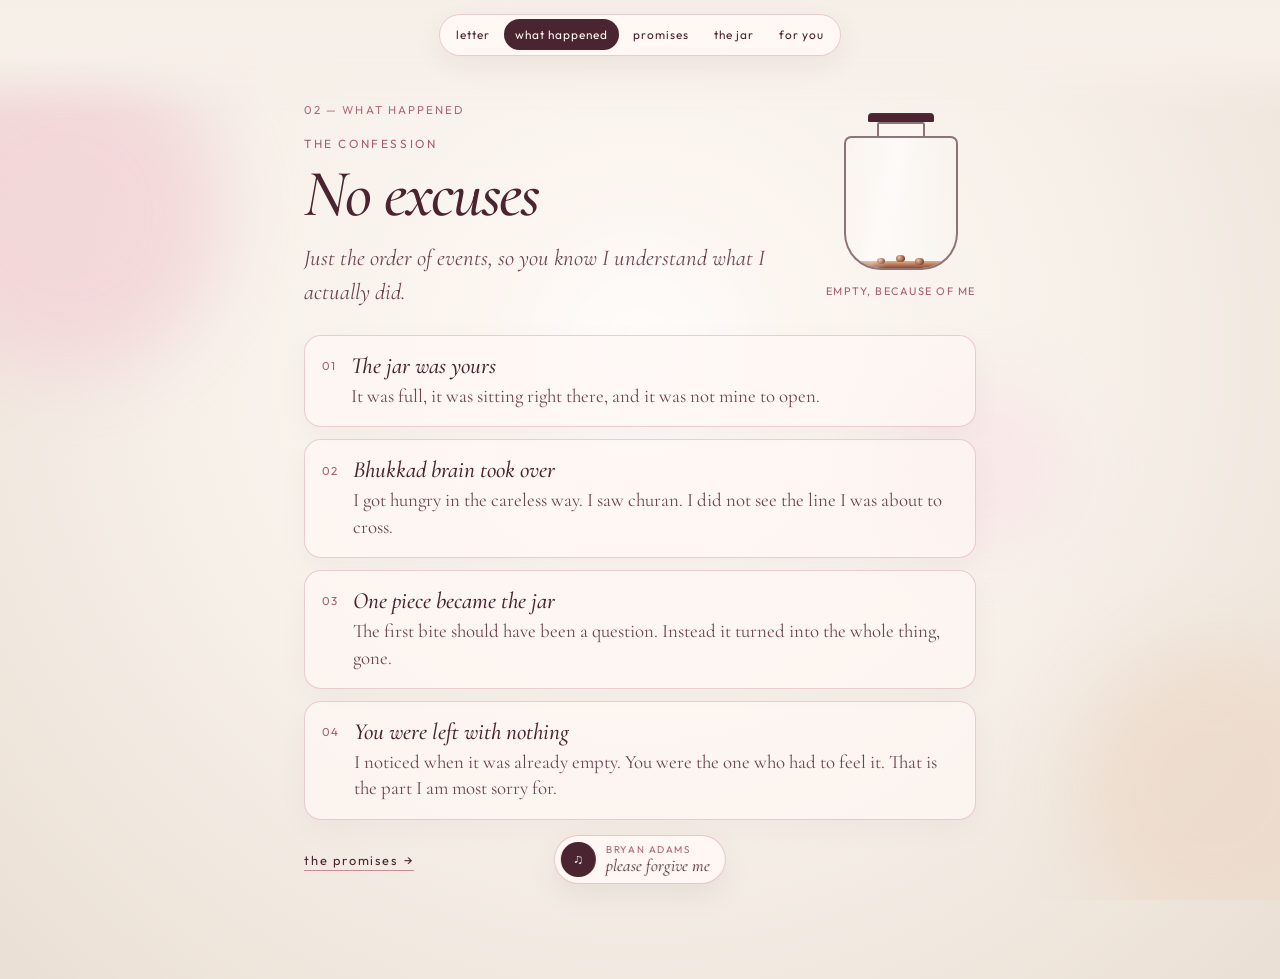
==== confession.html @ bb8eed81 "Publish the apology site so it can be shared. Co-authored-by: Cursor <cursoragent@cursor.com>" ====
<!DOCTYPE html>
<html lang="en">
<head>
  <meta charset="UTF-8">
  <meta name="viewport" content="width=device-width, initial-scale=1">
  <title>What happened — I'm so sorry Rajvi</title>
  <link rel="preconnect" href="https://fonts.googleapis.com">
  <link rel="preconnect" href="https://fonts.gstatic.com" crossorigin>
  <link href="https://fonts.googleapis.com/css2?family=Cormorant+Garamond:ital,wght@0,500;0,600;1,500;1,600&family=Outfit:wght@300;400;500&display=swap" rel="stylesheet">
  <link rel="stylesheet" href="styles.css">
</head>
<body>
  <div class="atmosphere" aria-hidden="true">
    <span class="orb orb-a"></span>
    <span class="orb orb-b"></span>
    <span class="orb orb-c"></span>
    <div class="petals" id="petals"></div>
  </div>

  <header class="site-header">
    <nav class="site-nav" aria-label="Pages">
      <a href="index.html">letter</a>
      <a href="confession.html" aria-current="page">what happened</a>
      <a href="promises.html">promises</a>
      <a href="refill.html">the jar</a>
      <a href="for-you.html">for you</a>
    </nav>
  </header>

  <main class="page">
    <div class="confession-top">
      <div class="center-head" style="text-align: inherit">
        <p class="folio">02 — what happened</p>
        <p class="kicker">the confession</p>
        <h1>No excuses</h1>
        <p class="lede">Just the order of events, so you know I understand what I actually did.</p>
      </div>
      <div class="jar-layout">
        <div class="jar mini" aria-hidden="true">
          <div class="jar-lid"></div>
          <div class="jar-neck"></div>
          <div class="jar-body">
            <div class="jar-fill drain"></div>
            <div class="jar-pieces">
              <span class="bit static" style="left: 28%; bottom: 3%"></span>
              <span class="bit static" style="left: 46%; bottom: 5%"></span>
              <span class="bit static" style="left: 63%; bottom: 2.5%"></span>
            </div>
            <div class="jar-shine"></div>
          </div>
        </div>
        <p class="jar-caption">empty, because of me</p>
      </div>
    </div>

    <ol class="story">
      <li style="--i: 0">
        <span class="num">01</span>
        <div>
          <h2>The jar was yours</h2>
          <p>It was full, it was sitting right there, and it was not mine to open.</p>
        </div>
      </li>
      <li style="--i: 1">
        <span class="num">02</span>
        <div>
          <h2>Bhukkad brain took over</h2>
          <p>I got hungry in the careless way. I saw churan. I did not see the line I was about to cross.</p>
        </div>
      </li>
      <li style="--i: 2">
        <span class="num">03</span>
        <div>
          <h2>One piece became the jar</h2>
          <p>The first bite should have been a question. Instead it turned into the whole thing, gone.</p>
        </div>
      </li>
      <li style="--i: 3">
        <span class="num">04</span>
        <div>
          <h2>You were left with nothing</h2>
          <p>I noticed when it was already empty. You were the one who had to feel it. That is the part I am most sorry for.</p>
        </div>
      </li>
    </ol>

    <a class="next" href="promises.html">the promises <span aria-hidden="true">→</span></a>
  </main>
  <script src="script.js"></script>
</body>
</html>
---- styles.css ----
:root {
  --ink: #4a2430;
  --ink-soft: #6d4552;
  --blush: #c98996;
  --blush-deep: #a85d6e;
  --rose: #f0d4d8;
  --seal: #8f4456;
  --paper: #f7f1ea;
  --cream: #fff8f4;
  --amber: #b86a45;
  --mx: 50%;
  --my: 38%;
  --sans: "Outfit", "Segoe UI", sans-serif;
  --serif: "Cormorant Garamond", "Iowan Old Style", "Palatino Linotype", Palatino, Georgia, serif;
  --heart: url("[data-uri]") 32 56, auto;
}

* {
  box-sizing: border-box;
  margin: 0;
  padding: 0;
  cursor: var(--heart);
}

html,
body {
  min-height: 100%;
}

body {
  color: var(--ink);
  font-family: var(--serif);
  background:
    radial-gradient(ellipse at 50% 36%, #fff8f4 0%, var(--paper) 48%, #eadfd4 100%);
}

body::before {
  content: "";
  position: fixed;
  inset: 0;
  pointer-events: none;
  z-index: 1;
  background: radial-gradient(
    380px circle at var(--mx) var(--my),
    rgba(255, 255, 255, 0.55),
    transparent 46%
  );
  transition: background 0.2s linear;
}

::selection {
  background: #e7b7c0;
  color: var(--ink);
}

button,
a {
  -webkit-tap-highlight-color: transparent;
}

button {
  font: inherit;
  color: inherit;
  background: none;
  border: none;
}

:focus-visible {
  outline: 2px solid var(--blush-deep);
  outline-offset: 3px;
}

.atmosphere {
  position: fixed;
  inset: 0;
  pointer-events: none;
  z-index: 0;
  overflow: hidden;
}

.orb {
  position: absolute;
  border-radius: 50%;
  filter: blur(36px);
  opacity: 0.7;
  animation: float 18s ease-in-out infinite;
}

.orb-a {
  width: 20rem;
  height: 20rem;
  background: #f3d0d6;
  top: 6%;
  left: -6rem;
}

.orb-b {
  width: 18rem;
  height: 18rem;
  background: #edd9c8;
  right: -5rem;
  bottom: -2rem;
  animation-delay: -7s;
}

.orb-c {
  width: 11rem;
  height: 11rem;
  background: #f8e4e7;
  top: 42%;
  right: 16%;
  animation-delay: -3s;
}

.petals {
  position: absolute;
  inset: 0;
}

.petal {
  position: absolute;
  top: -12%;
  width: 8px;
  height: 12px;
  border-radius: 80% 12% 80% 12%;
  background: linear-gradient(#f3c9cf, #c98996);
  animation: fall linear infinite;
}

.site-header {
  position: fixed;
  top: 0;
  left: 0;
  right: 0;
  z-index: 5;
  display: flex;
  justify-content: center;
  padding: 0.85rem 0.75rem 0;
  pointer-events: none;
}

.site-header::before {
  content: "";
  position: absolute;
  left: 0;
  right: 0;
  top: 0;
  height: 7.25rem;
  background: linear-gradient(to bottom, #f6efe8 0%, rgba(246, 239, 232, 0.97) 48%, rgba(246, 239, 232, 0) 100%);
}

.site-nav {
  pointer-events: auto;
  display: flex;
  gap: 0.15rem;
  max-width: calc(100% - 0.5rem);
  overflow-x: auto;
  scrollbar-width: none;
  padding: 0.3rem;
  background: rgba(255, 248, 244, 0.94);
  border: 1px solid rgba(201, 137, 150, 0.4);
  border-radius: 999px;
  box-shadow: 0 10px 30px rgba(74, 36, 48, 0.06);
  backdrop-filter: blur(12px);
}

.site-nav::-webkit-scrollbar {
  display: none;
}

.site-nav a {
  flex: 0 0 auto;
  color: var(--ink);
  text-decoration: none;
  font-family: var(--sans);
  font-size: 0.74rem;
  font-weight: 400;
  letter-spacing: 0.08em;
  text-transform: lowercase;
  padding: 0.48rem 0.72rem;
  border-radius: 999px;
  transition: background 0.25s ease, color 0.25s ease, transform 0.25s ease;
}

.site-nav a:hover {
  background: rgba(201, 137, 150, 0.16);
}

.site-nav a[aria-current="page"] {
  background: var(--ink);
  color: var(--cream);
}

.page {
  position: relative;
  z-index: 2;
  width: min(42rem, calc(100% - 2rem));
  margin: 0 auto;
  padding: 6.4rem 0 6.75rem;
  animation: rise 0.75s ease both;
}

.folio,
.kicker,
.status,
.site-nav,
.next,
.text-btn,
.seal,
.jar-caption,
.stage-kicker,
.promise-label {
  font-family: var(--sans);
}

.folio {
  font-size: 0.72rem;
  letter-spacing: 0.18em;
  text-transform: uppercase;
  color: var(--blush-deep);
  margin-bottom: 1.15rem;
}

.kicker {
  font-size: 0.74rem;
  letter-spacing: 0.22em;
  text-transform: uppercase;
  color: var(--blush-deep);
  margin-bottom: 0.75rem;
}

.center,
.center-head {
  text-align: center;
}

h1 {
  font-size: clamp(2.5rem, 7vw, 4.15rem);
  font-weight: 500;
  font-style: italic;
  letter-spacing: -0.03em;
  line-height: 0.95;
}

.rule {
  width: 3.25rem;
  height: 1px;
  margin: 1.25rem auto 1.45rem;
  background: var(--blush);
  transform-origin: center;
  animation: grow 0.9s ease 0.15s both;
}

.letter {
  font-size: clamp(1.2rem, 2.6vw, 1.45rem);
  font-style: italic;
  line-height: 1.55;
}

.letter + .letter {
  margin-top: 1rem;
}

.lede {
  margin: 0.95rem auto 0;
  max-width: 36rem;
  font-size: clamp(1.18rem, 2.5vw, 1.42rem);
  font-style: italic;
  line-height: 1.5;
  color: var(--ink-soft);
}

.wobble {
  display: inline-block;
}

.wobble:hover {
  animation: wobble 0.5s ease;
}

.sign {
  display: block;
  width: fit-content;
  margin: 1.7rem auto 0;
  font-size: clamp(1.05rem, 2.2vw, 1.25rem);
  letter-spacing: 0.16em;
  transition: color 0.25s ease, transform 0.25s ease;
}

.sign:hover {
  color: var(--blush-deep);
  transform: translateY(-1px);
}

.sign.pulse {
  animation: stamp 0.4s ease;
}

.sign-note,
.ps {
  margin-top: 0.75rem;
  font-style: italic;
  font-size: 1.18rem;
  line-height: 1.45;
}

.text-btn {
  display: block;
  width: fit-content;
  margin: 1.35rem auto 0;
  font-size: 0.72rem;
  letter-spacing: 0.16em;
  text-transform: uppercase;
  color: var(--blush-deep);
  border-bottom: 1px solid transparent;
  padding-bottom: 0.12rem;
  transition: border-color 0.25s ease, letter-spacing 0.25s ease;
}

.text-btn:hover {
  border-bottom-color: var(--blush);
  letter-spacing: 0.2em;
}

.stagger > * {
  animation: rise 0.8s ease both;
}

.stagger > *:nth-child(1) { animation-delay: 0.04s; }
.stagger > *:nth-child(2) { animation-delay: 0.12s; }
.stagger > *:nth-child(3) { animation-delay: 0.2s; }
.stagger > *:nth-child(4) { animation-delay: 0.28s; }
.stagger > *:nth-child(5) { animation-delay: 0.36s; }
.stagger > *:nth-child(6) { animation-delay: 0.44s; }
.stagger > *:nth-child(7) { animation-delay: 0.52s; }
.stagger > *:nth-child(8) { animation-delay: 0.6s; }

.confession-top {
  display: grid;
  grid-template-columns: 1fr auto;
  gap: 1.25rem 1.75rem;
  align-items: center;
}

.story {
  list-style: none;
  display: grid;
  gap: 0.75rem;
  margin-top: 1.6rem;
}

.story li {
  --i: 0;
  display: grid;
  grid-template-columns: auto 1fr;
  gap: 0.9rem;
  text-align: left;
  padding: 1rem 1.05rem 1.05rem;
  background: rgba(255, 248, 244, 0.66);
  border: 1px solid rgba(201, 137, 150, 0.38);
  border-radius: 1.05rem;
  box-shadow: 0 10px 30px rgba(74, 36, 48, 0.04);
  animation: rise 0.75s ease both;
  animation-delay: calc(var(--i) * 0.1s + 0.2s);
  transition: transform 0.25s ease, box-shadow 0.25s ease;
}

.story li:hover {
  transform: translateY(-3px);
  box-shadow: 0 16px 34px rgba(74, 36, 48, 0.08);
}

.num {
  font-family: var(--sans);
  font-size: 0.72rem;
  letter-spacing: 0.14em;
  color: var(--blush-deep);
  padding-top: 0.4rem;
}

.story h2 {
  font-size: 1.45rem;
  font-weight: 500;
  font-style: italic;
}

.story p {
  margin-top: 0.2rem;
  font-size: 1.18rem;
  line-height: 1.4;
  color: var(--ink-soft);
}

.status {
  margin-top: 1.15rem;
  font-size: 0.74rem;
  letter-spacing: 0.14em;
  text-transform: uppercase;
  color: var(--blush-deep);
}

.promise-list {
  display: grid;
  gap: 0.7rem;
  margin-top: 1.2rem;
}

.promise {
  --i: 0;
  width: 100%;
  display: grid;
  grid-template-columns: auto 1fr;
  gap: 0.9rem;
  align-items: center;
  text-align: left;
  padding: 0.9rem 1rem;
  background: rgba(255, 248, 244, 0.7);
  border: 1px solid rgba(201, 137, 150, 0.4);
  border-radius: 1.05rem;
  box-shadow: 0 10px 26px rgba(74, 36, 48, 0.04);
  animation: rise 0.7s ease both;
  animation-delay: calc(var(--i) * 0.08s + 0.18s);
  transition: transform 0.25s ease, background 0.25s ease, border-color 0.25s ease;
}

.promise:hover {
  transform: translateY(-3px);
}

.promise.sealed {
  background: rgba(255, 242, 245, 0.92);
  border-color: rgba(143, 68, 86, 0.45);
}

.seal {
  width: 3.1rem;
  height: 3.1rem;
  border-radius: 50%;
  display: grid;
  place-items: center;
  border: 1.5px dashed var(--blush-deep);
  font-size: 0.62rem;
  letter-spacing: 0.12em;
  text-transform: uppercase;
  color: var(--blush-deep);
}

.promise.sealed .seal {
  background: var(--seal);
  color: var(--cream);
  border-style: solid;
  animation: stamp 0.38s ease;
}

.promise-label {
  display: block;
  font-size: 0.68rem;
  letter-spacing: 0.14em;
  text-transform: uppercase;
  color: var(--blush-deep);
  margin-bottom: 0.15rem;
}

.promise-text {
  display: block;
  font-size: 1.22rem;
  font-style: italic;
  line-height: 1.35;
}

.banner {
  position: relative;
  overflow: hidden;
  margin-top: 1rem;
  padding: 1rem 1.15rem;
  border-radius: 1rem;
  background: var(--ink);
  color: var(--cream);
  font-style: italic;
  font-size: 1.25rem;
  line-height: 1.45;
}

.banner:not([hidden]) {
  animation: rise 0.6s ease both;
}

.jar-layout {
  display: grid;
  justify-items: center;
  gap: 0.35rem;
}

.jar {
  width: 9.2rem;
  margin-top: 1.3rem;
}

.jar.mini {
  width: 7.1rem;
  margin-top: 0;
  justify-self: center;
}

.jar-lid {
  width: 58%;
  height: 0.55rem;
  margin: 0 auto;
  background: var(--ink);
  border-radius: 0.25rem 0.25rem 0.08rem 0.08rem;
}

.jar-neck {
  width: 42%;
  height: 0.85rem;
  margin: 0 auto;
  border: 2px solid rgba(74, 36, 48, 0.62);
  border-bottom: none;
  border-radius: 0.15rem 0.15rem 0 0;
  background: rgba(255, 255, 255, 0.28);
}

.jar-body {
  position: relative;
  height: 11rem;
  border: 2px solid rgba(74, 36, 48, 0.62);
  border-radius: 0.45rem 0.45rem 2.3rem 2.3rem;
  background: linear-gradient(90deg, rgba(255, 255, 255, 0.18), rgba(255, 255, 255, 0.5) 42%, rgba(255, 255, 255, 0.12));
  overflow: hidden;
  transition: box-shadow 0.4s ease;
}

.jar.mini .jar-body {
  height: 8.4rem;
  animation: empty-shake 0.55s ease 2.9s both;
}

.jar.full .jar-body {
  box-shadow: 0 0 0 7px rgba(201, 137, 150, 0.22), 0 18px 40px rgba(168, 93, 110, 0.18);
}

.jar-fill {
  position: absolute;
  left: 0;
  right: 0;
  bottom: 0;
  z-index: 0;
  height: 0%;
  background: linear-gradient(#e0b08a, #a86848 70%, #8a4b32);
  transition: height 0.5s cubic-bezier(0.2, 0.8, 0.2, 1);
}

.jar-fill.drain {
  height: 84%;
  animation: drain 2.5s cubic-bezier(0.4, 0, 0.2, 1) 0.45s forwards;
}

.jar-pieces {
  position: absolute;
  inset: 0;
  z-index: 1;
}

.jar-shine {
  position: absolute;
  inset: 0;
  z-index: 2;
  background: linear-gradient(105deg, transparent 28%, rgba(255, 255, 255, 0.32) 40%, transparent 52%);
  pointer-events: none;
}

.bit {
  position: absolute;
  width: 0.72rem;
  height: 0.55rem;
  border-radius: 50%;
  background: radial-gradient(circle at 35% 35%, #e7c2a4, #8a4b32 70%);
  animation: drop 0.45s ease both;
}

.bit.static {
  animation: none;
  width: 0.55rem;
  height: 0.42rem;
}

.jar-caption {
  margin-top: 0.55rem;
  font-size: 0.68rem;
  letter-spacing: 0.14em;
  text-transform: uppercase;
  color: var(--blush-deep);
  text-align: center;
}

.tray-label {
  margin-top: 1.15rem;
  font-style: italic;
  font-size: 1.15rem;
}

.tray {
  display: grid;
  grid-template-columns: repeat(4, 2.55rem);
  justify-content: center;
  justify-items: center;
  gap: 0.85rem 0.9rem;
  margin-top: 0.85rem;
}

.churan {
  width: 2.55rem;
  height: 2.15rem;
  border-radius: 52% 48% 50% 46%;
  background: radial-gradient(circle at 32% 32%, #f0c7a6, #c47b55 46%, #7a4030 78%);
  box-shadow: inset -5px -4px 0 rgba(80, 32, 24, 0.22), 0 8px 14px rgba(74, 36, 48, 0.12);
  transition: transform 0.22s ease, opacity 0.3s ease;
}

.churan:nth-child(3n) {
  border-radius: 46% 54% 42% 58%;
  transform: rotate(-8deg);
}

.churan:nth-child(3n):hover:not(:disabled) {
  transform: translateY(-5px) rotate(-4deg) scale(1.05);
}

.churan:nth-child(3n + 2) {
  width: 2.2rem;
  height: 2.3rem;
}

.churan:hover:not(:disabled) {
  transform: translateY(-5px) scale(1.06);
}

.churan:active:not(:disabled) {
  transform: translateY(-1px) scale(0.96);
}

.churan:disabled {
  opacity: 0.28;
  box-shadow: none;
}

.stage {
  position: relative;
  width: min(100%, 30rem);
  min-height: 17rem;
  margin: 1.35rem auto 0;
  padding: 2.1rem 1.5rem;
  overflow: hidden;
  border-radius: 1.4rem;
  border: 1px solid rgba(201, 137, 150, 0.45);
  background:
    radial-gradient(circle at 50% 30%, rgba(255, 255, 255, 0.75), rgba(255, 248, 244, 0.45) 55%, rgba(240, 212, 216, 0.35));
  box-shadow: 0 18px 50px rgba(74, 36, 48, 0.07);
  display: grid;
  align-content: center;
  justify-items: center;
  gap: 0.75rem;
  transition: transform 0.28s ease, box-shadow 0.28s ease;
}

.stage:hover {
  transform: translateY(-4px);
  box-shadow: 0 24px 60px rgba(74, 36, 48, 0.11);
}

.stage:active {
  transform: translateY(-1px) scale(0.992);
}

.stage-kicker {
  font-size: 0.7rem;
  letter-spacing: 0.18em;
  text-transform: uppercase;
  color: var(--blush-deep);
}

.stage-line {
  font-size: clamp(1.65rem, 4.4vw, 2.25rem);
  font-style: italic;
  line-height: 1.25;
  max-width: 16ch;
}

.stage-line.swap {
  animation: rise 0.45s ease;
}

.float-heart {
  position: absolute;
  font-style: normal;
  color: var(--blush-deep);
  pointer-events: none;
  animation: heart 1.05s ease forwards;
}

.next {
  display: inline-flex;
  align-items: center;
  gap: 0.4rem;
  margin-top: 2rem;
  color: var(--ink);
  text-decoration: none;
  font-size: 0.8rem;
  letter-spacing: 0.14em;
  text-transform: lowercase;
  border-bottom: 1px solid var(--blush);
  padding-bottom: 0.15rem;
  transition: color 0.25s ease, letter-spacing 0.25s ease, border-color 0.25s ease;
}

.next:hover {
  color: var(--blush-deep);
  letter-spacing: 0.18em;
  border-bottom-color: var(--blush-deep);
}

.song {
  position: fixed;
  z-index: 6;
  left: 50%;
  bottom: 1rem;
  transform: translateX(-50%);
  display: flex;
  align-items: center;
  gap: 0.65rem;
  max-width: calc(100% - 1.5rem);
  padding: 0.4rem 0.95rem 0.4rem 0.4rem;
  background: rgba(255, 248, 244, 0.94);
  border: 1px solid rgba(201, 137, 150, 0.45);
  border-radius: 999px;
  box-shadow: 0 10px 30px rgba(74, 36, 48, 0.08);
  backdrop-filter: blur(12px);
}

.song-mark {
  width: 2.15rem;
  height: 2.15rem;
  border-radius: 50%;
  display: grid;
  place-items: center;
  flex: 0 0 auto;
  background: var(--ink);
  color: var(--cream);
  font-family: var(--sans);
  font-size: 0.85rem;
  font-style: normal;
}

.song.is-on .song-mark {
  background: var(--blush-deep);
  animation: song-pulse 2.4s ease-in-out infinite;
}

.song-kicker {
  display: block;
  font-family: var(--sans);
  font-size: 0.62rem;
  letter-spacing: 0.16em;
  text-transform: uppercase;
  color: var(--blush-deep);
  text-align: left;
}

.song-title {
  display: block;
  font-family: var(--serif);
  font-style: italic;
  font-size: 1.08rem;
  line-height: 1.1;
  text-align: left;
  white-space: nowrap;
}

.page.center .next,
.center-head + .next,
.jar-layout .next {
  margin-top: 2rem;
}

@keyframes rise {
  from {
    opacity: 0;
    transform: translateY(14px);
  }
  to {
    opacity: 1;
    transform: none;
  }
}

@keyframes leave {
  to {
    opacity: 0;
    transform: translateY(-10px);
  }
}

@keyframes grow {
  from { transform: scaleX(0); }
  to { transform: scaleX(1); }
}

@keyframes float {
  0%,
  100% { transform: translate3d(0, 0, 0); }
  50% { transform: translate3d(12px, -20px, 0); }
}

@keyframes fall {
  0% { transform: translate3d(0, -10vh, 0) rotate(0deg); }
  100% { transform: translate3d(var(--drift, 20px), 110vh, 0) rotate(240deg); }
}

@keyframes wobble {
  0%,
  100% { transform: rotate(0); }
  30% { transform: rotate(-3deg); }
  70% { transform: rotate(3deg); }
}

@keyframes stamp {
  0% { transform: scale(1.45); }
  55% { transform: scale(0.9); }
  100% { transform: scale(1); }
}

@keyframes drain {
  0% { height: 84%; }
  72% { height: 9%; }
  100% { height: 6%; }
}

@keyframes empty-shake {
  0%,
  100% { transform: rotate(0); }
  25% { transform: rotate(-2.5deg); }
  75% { transform: rotate(2.5deg); }
}

@keyframes drop {
  from {
    opacity: 0;
    transform: translateY(-70px) scale(0.6);
  }
  to {
    opacity: 1;
    transform: none;
  }
}

@keyframes heart {
  to {
    opacity: 0;
    transform: translateY(-86px) scale(1.35);
  }
}

@keyframes song-pulse {
  0%,
  100% { transform: scale(1); }
  50% { transform: scale(1.07); }
}

body.leaving .page {
  animation: leave 0.28s ease forwards;
}

@media (max-width: 720px) {
  .site-nav a {
    font-size: 0.68rem;
    letter-spacing: 0.05em;
    padding: 0.42rem 0.58rem;
  }

  .page {
    padding-top: 6rem;
  }

  .confession-top {
    grid-template-columns: 1fr;
    justify-items: center;
    text-align: center;
  }
}

@media (prefers-reduced-motion: reduce) {
  .orb,
  .petal,
  .page,
  .stagger > *,
  .story li,
  .promise,
  .jar-fill.drain,
  .jar.mini .jar-body,
  .rule,
  .stage-line.swap,
  .float-heart,
  .banner:not([hidden]),
  .song.is-on .song-mark {
    animation: none !important;
  }

  .jar-fill,
  .site-nav a,
  .promise,
  .story li,
  .stage,
  .churan,
  .next,
  .sign {
    transition: none !important;
  }

  body.leaving .page {
    animation: none !important;
  }
}
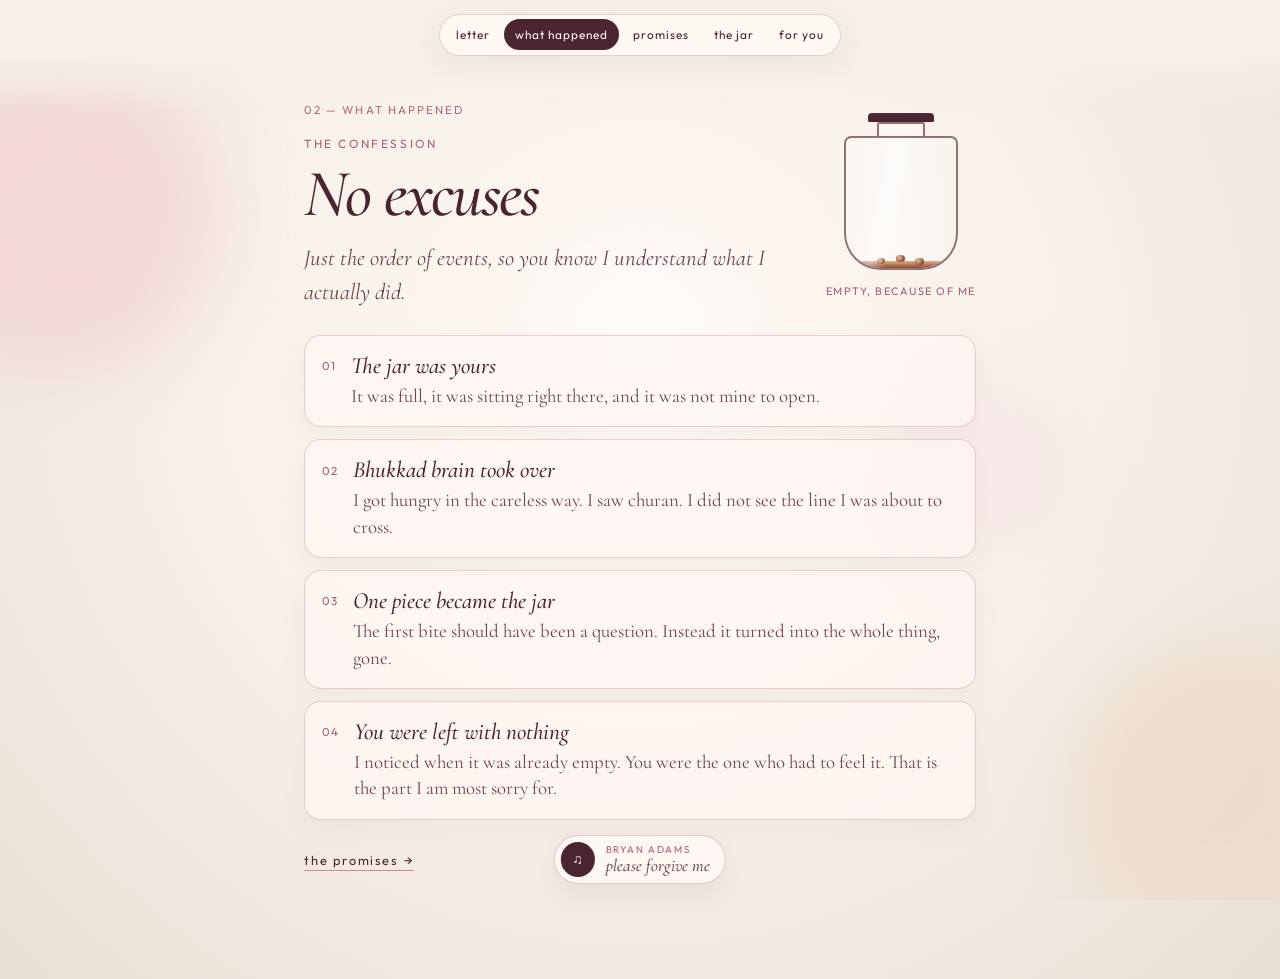
==== commit 09361c49: "Add icons and share previews so links look like the site. Co-authored-by: Cursor <cursoragent@cursor" ====
--- a/confession.html
+++ b/confession.html
@@ -4,6 +4,28 @@
   <meta charset="UTF-8">
   <meta name="viewport" content="width=device-width, initial-scale=1">
   <title>What happened — I'm so sorry Rajvi</title>
+  <meta name="description" content="The order of events, with no excuses.">
+  <meta name="theme-color" content="#f7f1ea">
+  <link rel="canonical" href="https://iamsorryrajvi.vercel.app/confession.html">
+  <link rel="icon" href="favicon.ico" sizes="48x48">
+  <link rel="icon" href="favicon.svg" type="image/svg+xml">
+  <link rel="apple-touch-icon" href="apple-touch-icon.png">
+  <link rel="manifest" href="site.webmanifest">
+  <meta property="og:type" content="website">
+  <meta property="og:site_name" content="I'm so sorry Rajvi">
+  <meta property="og:locale" content="en_US">
+  <meta property="og:url" content="https://iamsorryrajvi.vercel.app/confession.html">
+  <meta property="og:title" content="What happened — I'm so sorry Rajvi">
+  <meta property="og:description" content="The order of events, with no excuses.">
+  <meta property="og:image" content="https://iamsorryrajvi.vercel.app/og.jpg">
+  <meta property="og:image:type" content="image/jpeg">
+  <meta property="og:image:width" content="1200">
+  <meta property="og:image:height" content="630">
+  <meta property="og:image:alt" content="I'm so sorry Rajvi">
+  <meta name="twitter:card" content="summary_large_image">
+  <meta name="twitter:title" content="What happened — I'm so sorry Rajvi">
+  <meta name="twitter:description" content="The order of events, with no excuses.">
+  <meta name="twitter:image" content="https://iamsorryrajvi.vercel.app/og.jpg">
   <link rel="preconnect" href="https://fonts.googleapis.com">
   <link rel="preconnect" href="https://fonts.gstatic.com" crossorigin>
   <link href="https://fonts.googleapis.com/css2?family=Cormorant+Garamond:ital,wght@0,500;0,600;1,500;1,600&family=Outfit:wght@300;400;500&display=swap" rel="stylesheet">
